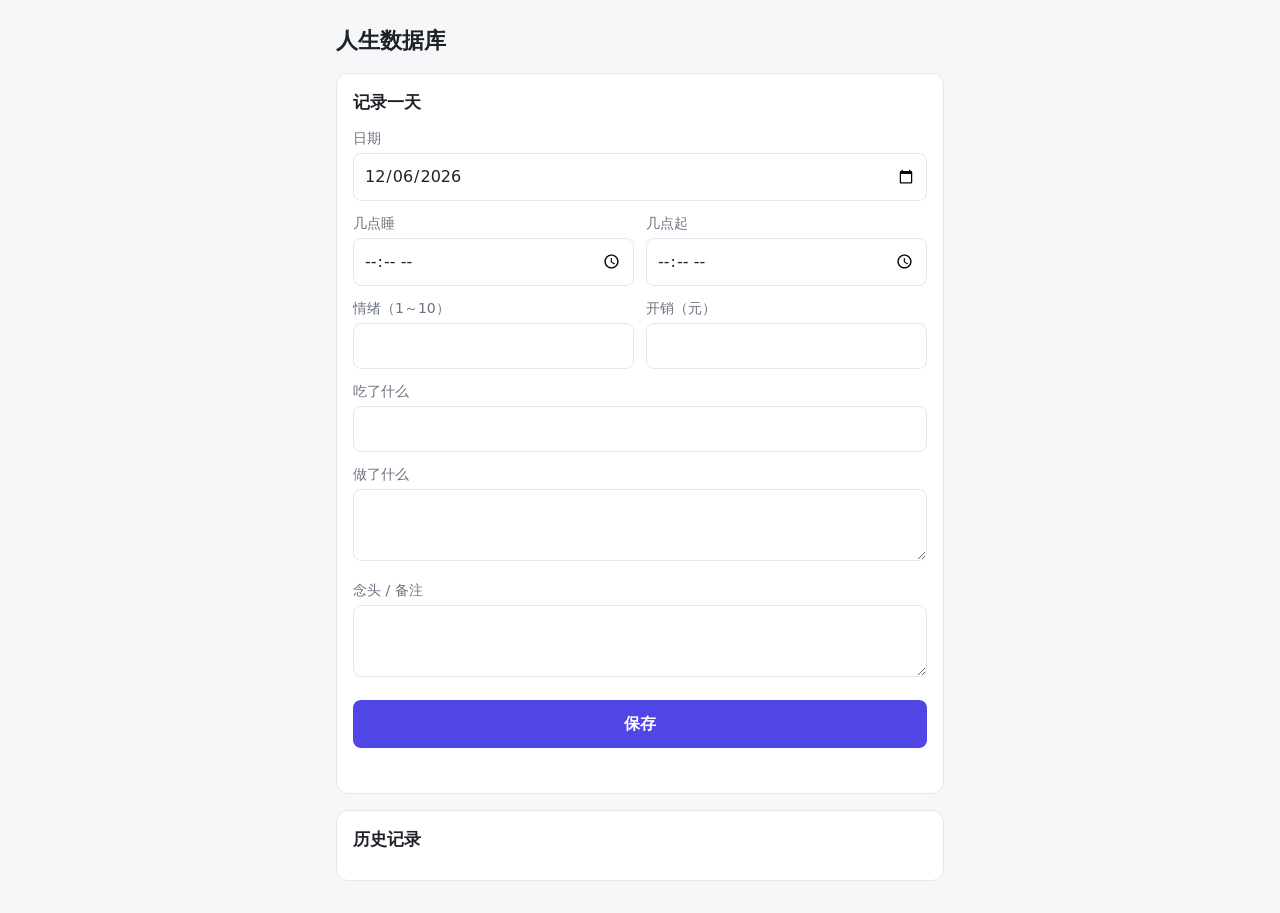
==== src/main/resources/static/index.html @ 9a7300df "人生数据库 v0.1：每日记录的增删改查和手机记录页面 - Spring Boot 4.1 + JPA，开发用 H2 文件数据库，预留 MySQL 配置 - REST 接口：按日期查询、保存（同一天即" ====
<!doctype html>
<html lang="zh-CN">
<head>
  <meta charset="utf-8">
  <meta name="viewport" content="width=device-width, initial-scale=1">
  <title>人生数据库</title>
  <style>
    :root { --bg: #f6f7f9; --card: #fff; --text: #1f2328; --muted: #6b7280; --accent: #4f46e5; --border: #e5e7eb; --danger: #dc2626; }
    @media (prefers-color-scheme: dark) {
      :root { --bg: #111318; --card: #1b1e25; --text: #e6e8eb; --muted: #9aa1ab; --accent: #818cf8; --border: #2d323c; --danger: #f87171; }
    }
    * { box-sizing: border-box; }
    body { margin: 0; background: var(--bg); color: var(--text); font: 16px/1.5 system-ui, -apple-system, "PingFang SC", "Microsoft YaHei", sans-serif; }
    main { max-width: 640px; margin: 0 auto; padding: 16px; }
    h1 { font-size: 22px; margin: 8px 0 16px; }
    h2 { font-size: 17px; margin: 0 0 12px; }
    .card { background: var(--card); border: 1px solid var(--border); border-radius: 12px; padding: 16px; margin-bottom: 16px; }
    label { display: block; font-size: 14px; color: var(--muted); margin: 12px 0 4px; }
    input, textarea { width: 100%; padding: 10px; font: inherit; color: inherit; background: transparent; border: 1px solid var(--border); border-radius: 8px; }
    textarea { min-height: 72px; resize: vertical; }
    .row { display: grid; grid-template-columns: 1fr 1fr; gap: 12px; }
    button { margin-top: 16px; width: 100%; padding: 12px; font: inherit; font-weight: 600; color: #fff; background: var(--accent); border: 0; border-radius: 8px; cursor: pointer; }
    .msg { min-height: 1.5em; margin-top: 8px; font-size: 14px; }
    .msg.error { color: var(--danger); }
    .record { border-top: 1px solid var(--border); padding: 12px 0; cursor: pointer; }
    .record:first-child { border-top: 0; padding-top: 0; }
    .record .date { font-weight: 600; }
    .record .meta { color: var(--muted); font-size: 14px; }
    .record .text { white-space: pre-wrap; margin-top: 4px; }
    .empty { color: var(--muted); }
  </style>
</head>
<body>
<main>
  <h1>人生数据库</h1>

  <form class="card" id="form">
    <h2>记录一天</h2>
    <label for="recordDate">日期</label>
    <input type="date" id="recordDate" required>
    <div class="row">
      <div>
        <label for="sleepTime">几点睡</label>
        <input type="time" id="sleepTime">
      </div>
      <div>
        <label for="wakeTime">几点起</label>
        <input type="time" id="wakeTime">
      </div>
    </div>
    <div class="row">
      <div>
        <label for="mood">情绪（1～10）</label>
        <input type="number" id="mood" min="1" max="10" inputmode="numeric">
      </div>
      <div>
        <label for="spending">开销（元）</label>
        <input type="number" id="spending" min="0" step="0.01" inputmode="decimal">
      </div>
    </div>
    <label for="meals">吃了什么</label>
    <input type="text" id="meals" maxlength="500">
    <label for="activities">做了什么</label>
    <textarea id="activities" maxlength="2000"></textarea>
    <label for="note">念头 / 备注</label>
    <textarea id="note" maxlength="2000"></textarea>
    <button type="submit">保存</button>
    <div class="msg" id="msg"></div>
  </form>

  <section class="card">
    <h2>历史记录</h2>
    <div id="list"></div>
  </section>
</main>

<script>
  const fields = ['sleepTime', 'wakeTime', 'mood', 'spending', 'meals', 'activities', 'note'];
  const $ = id => document.getElementById(id);

  function today() {
    const d = new Date();
    d.setMinutes(d.getMinutes() - d.getTimezoneOffset());
    return d.toISOString().slice(0, 10);
  }

  function showMsg(text, isError) {
    $('msg').textContent = text;
    $('msg').className = 'msg' + (isError ? ' error' : '');
  }

  function fillForm(record) {
    $('recordDate').value = record.recordDate;
    for (const f of fields) {
      let v = record[f] ?? '';
      if ((f === 'sleepTime' || f === 'wakeTime') && v) v = v.slice(0, 5);
      $(f).value = v;
    }
    window.scrollTo({ top: 0, behavior: 'smooth' });
  }

  async function loadList() {
    const res = await fetch('/api/records');
    const records = await res.json();
    const list = $('list');
    list.replaceChildren();
    if (records.length === 0) {
      list.innerHTML = '<p class="empty">还没有记录，从今天开始吧。</p>';
      return;
    }
    for (const r of records) {
      const item = document.createElement('div');
      item.className = 'record';
      const date = document.createElement('div');
      date.className = 'date';
      date.textContent = r.recordDate;
      const meta = document.createElement('div');
      meta.className = 'meta';
      const parts = [];
      if (r.sleepTime || r.wakeTime) parts.push(`睡 ${(r.sleepTime || '?').slice(0, 5)} → 起 ${(r.wakeTime || '?').slice(0, 5)}`);
      if (r.mood != null) parts.push(`情绪 ${r.mood}`);
      if (r.spending != null) parts.push(`开销 ¥${r.spending}`);
      meta.textContent = parts.join(' · ');
      const text = document.createElement('div');
      text.className = 'text';
      text.textContent = r.activities || r.note || '';
      item.append(date, meta, text);
      item.addEventListener('click', () => fillForm(r));
      list.append(item);
    }
  }

  $('form').addEventListener('submit', async e => {
    e.preventDefault();
    const body = {};
    for (const f of fields) {
      const v = $(f).value.trim();
      body[f] = v === '' ? null : v;
    }
    const res = await fetch(`/api/records/${$('recordDate').value}`, {
      method: 'PUT',
      headers: { 'Content-Type': 'application/json' },
      body: JSON.stringify(body)
    });
    if (res.ok) {
      showMsg('已保存 ✅');
      loadList();
    } else {
      const err = await res.json().catch(() => ({}));
      showMsg(err.detail || '保存失败', true);
    }
  });

  $('recordDate').value = today();
  loadList();
</script>
</body>
</html>
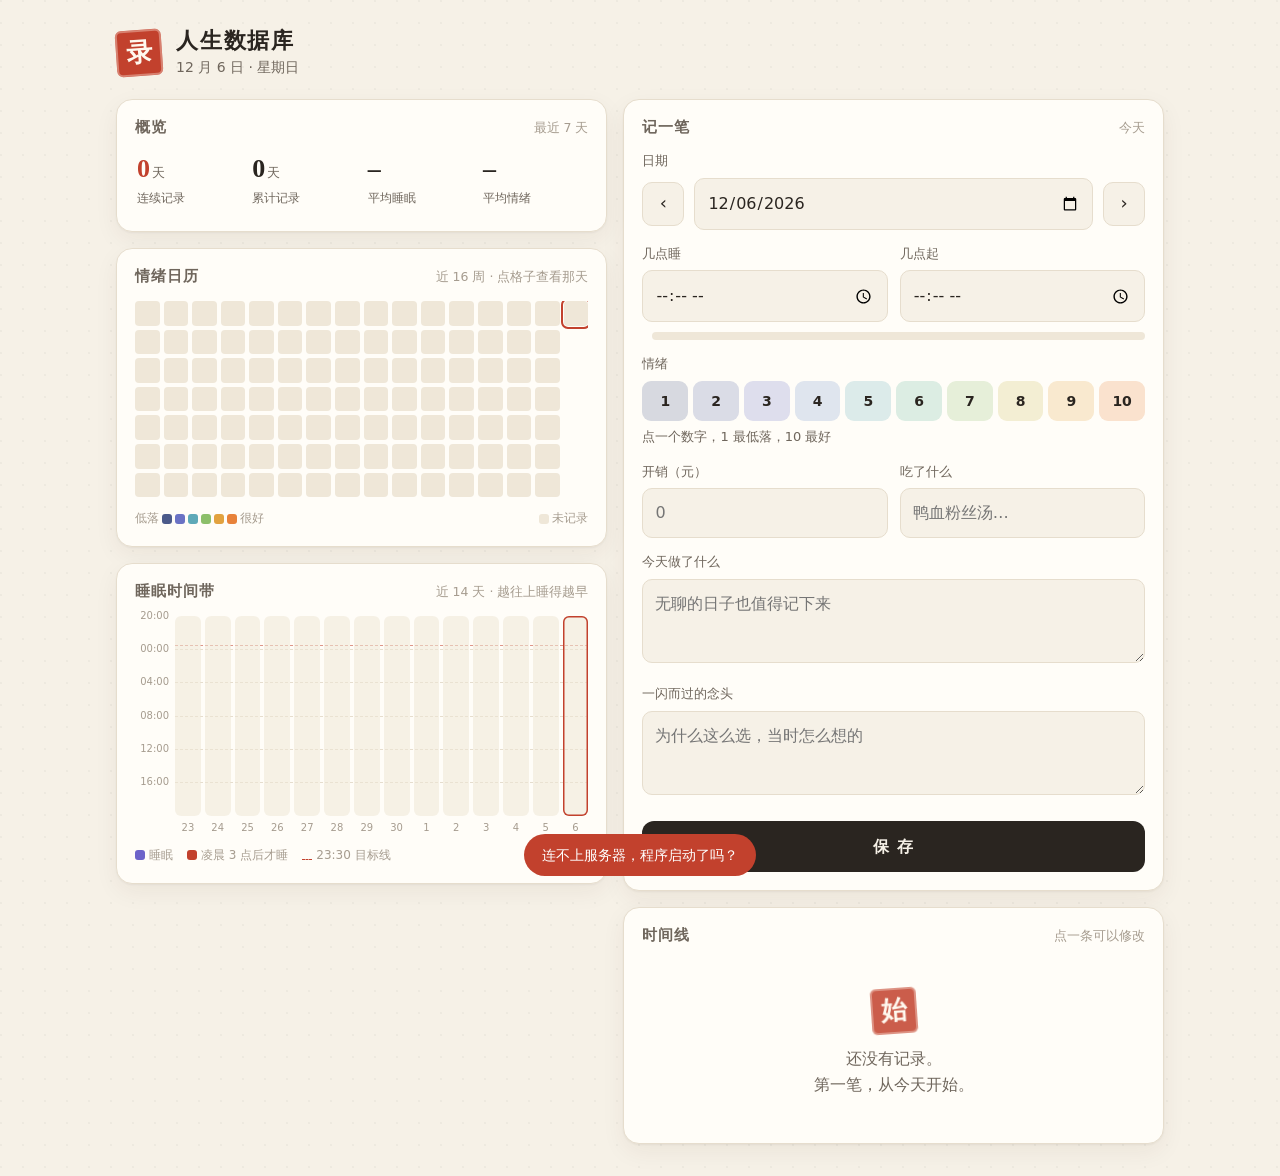
==== commit 86fb4968: "重新设计记录页面：纸张与印章风格，加入情绪日历和睡眠时间带 - 概览：连续记录天数、累计天数、近 7 天平均睡眠和情绪 - 情绪日历：近 16 周热力图，点格子跳到那天 - 睡眠时间带：近 14 天每" ====
--- a/src/main/resources/static/index.html
+++ b/src/main/resources/static/index.html
@@ -2,157 +2,744 @@
 <html lang="zh-CN">
 <head>
   <meta charset="utf-8">
-  <meta name="viewport" content="width=device-width, initial-scale=1">
+  <meta name="viewport" content="width=device-width, initial-scale=1, viewport-fit=cover">
+  <meta name="theme-color" content="#f6f1e7" media="(prefers-color-scheme: light)">
+  <meta name="theme-color" content="#14120f" media="(prefers-color-scheme: dark)">
   <title>人生数据库</title>
   <style>
-    :root { --bg: #f6f7f9; --card: #fff; --text: #1f2328; --muted: #6b7280; --accent: #4f46e5; --border: #e5e7eb; --danger: #dc2626; }
+    :root {
+      --paper: #f6f1e7;
+      --card: #fffdf8;
+      --ink: #2a2520;
+      --ink-soft: #6f665c;
+      --ink-faint: #a69c8f;
+      --line: #e6ddcd;
+      --seal: #c2412d;
+      --seal-soft: #f3d9d2;
+      --track: #efe7d8;
+      --sleep: #6c63c9;
+      --shadow: 0 1px 2px rgba(60, 40, 20, .05), 0 8px 24px rgba(60, 40, 20, .06);
+      --m1: #4b5a8a; --m2: #5866a8; --m3: #6a72c4; --m4: #6f8fc9; --m5: #5ea9b8;
+      --m6: #5fb59a; --m7: #8cbf6a; --m8: #c9b84f; --m9: #e2a23f; --m10: #e8823a;
+      --serif: "Songti SC", "STSong", "Noto Serif SC", "Source Han Serif SC", "SimSun", serif;
+      --sans: system-ui, -apple-system, "PingFang SC", "Hiragino Sans GB", "Microsoft YaHei", sans-serif;
+    }
     @media (prefers-color-scheme: dark) {
-      :root { --bg: #111318; --card: #1b1e25; --text: #e6e8eb; --muted: #9aa1ab; --accent: #818cf8; --border: #2d323c; --danger: #f87171; }
-    }
+      :root {
+        --paper: #14120f;
+        --card: #1d1a16;
+        --ink: #ece5d8;
+        --ink-soft: #a89f92;
+        --ink-faint: #6c645a;
+        --line: #2e2a24;
+        --seal: #e0644e;
+        --seal-soft: #3a2420;
+        --track: #27231e;
+        --sleep: #9a92f0;
+        --shadow: 0 1px 2px rgba(0, 0, 0, .3), 0 8px 24px rgba(0, 0, 0, .25);
+      }
+    }
+
     * { box-sizing: border-box; }
-    body { margin: 0; background: var(--bg); color: var(--text); font: 16px/1.5 system-ui, -apple-system, "PingFang SC", "Microsoft YaHei", sans-serif; }
-    main { max-width: 640px; margin: 0 auto; padding: 16px; }
-    h1 { font-size: 22px; margin: 8px 0 16px; }
-    h2 { font-size: 17px; margin: 0 0 12px; }
-    .card { background: var(--card); border: 1px solid var(--border); border-radius: 12px; padding: 16px; margin-bottom: 16px; }
-    label { display: block; font-size: 14px; color: var(--muted); margin: 12px 0 4px; }
-    input, textarea { width: 100%; padding: 10px; font: inherit; color: inherit; background: transparent; border: 1px solid var(--border); border-radius: 8px; }
-    textarea { min-height: 72px; resize: vertical; }
-    .row { display: grid; grid-template-columns: 1fr 1fr; gap: 12px; }
-    button { margin-top: 16px; width: 100%; padding: 12px; font: inherit; font-weight: 600; color: #fff; background: var(--accent); border: 0; border-radius: 8px; cursor: pointer; }
-    .msg { min-height: 1.5em; margin-top: 8px; font-size: 14px; }
-    .msg.error { color: var(--danger); }
-    .record { border-top: 1px solid var(--border); padding: 12px 0; cursor: pointer; }
-    .record:first-child { border-top: 0; padding-top: 0; }
-    .record .date { font-weight: 600; }
-    .record .meta { color: var(--muted); font-size: 14px; }
-    .record .text { white-space: pre-wrap; margin-top: 4px; }
-    .empty { color: var(--muted); }
+    html { -webkit-text-size-adjust: 100%; }
+    body {
+      margin: 0;
+      background: var(--paper);
+      color: var(--ink);
+      font: 16px/1.6 var(--sans);
+      font-variant-numeric: tabular-nums;
+      background-image: radial-gradient(circle at 1px 1px, color-mix(in srgb, var(--ink) 4%, transparent) 1px, transparent 0);
+      background-size: 22px 22px;
+    }
+    button, input, textarea { font: inherit; color: inherit; }
+    main {
+      max-width: 1080px;
+      margin: 0 auto;
+      padding: max(20px, env(safe-area-inset-top)) 16px calc(32px + env(safe-area-inset-bottom));
+    }
+
+    /* ---------- 页头 ---------- */
+    header { display: flex; align-items: center; gap: 14px; margin: 8px 0 20px; }
+    .seal {
+      flex: none;
+      width: 46px; height: 46px;
+      display: grid; place-items: center;
+      background: var(--seal);
+      color: #fff8ee;
+      font: 700 26px/1 var(--serif);
+      border-radius: 6px;
+      transform: rotate(-4deg);
+      box-shadow: inset 0 0 0 2px rgba(255, 248, 238, .35);
+    }
+    .title h1 { margin: 0; font: 700 22px/1.2 var(--serif); letter-spacing: .08em; }
+    .title p { margin: 2px 0 0; color: var(--ink-soft); font-size: 14px; }
+    .nudge {
+      margin: -8px 0 20px;
+      padding: 10px 14px;
+      border-left: 3px solid var(--seal);
+      background: var(--seal-soft);
+      border-radius: 0 8px 8px 0;
+      font-size: 14px;
+    }
+    .nudge[hidden] { display: none; }
+
+    /* ---------- 布局 ---------- */
+    .grid { display: grid; gap: 16px; }
+    @media (min-width: 900px) {
+      .grid { grid-template-columns: minmax(0, 1fr) minmax(0, 1.1fr); align-items: start; }
+      .side { position: sticky; top: 16px; }
+    }
+    .card {
+      background: var(--card);
+      border: 1px solid var(--line);
+      border-radius: 16px;
+      padding: 18px;
+      box-shadow: var(--shadow);
+    }
+    .card + .card { margin-top: 16px; }
+    .card h2 {
+      margin: 0 0 14px;
+      font: 600 15px/1.3 var(--sans);
+      color: var(--ink-soft);
+      letter-spacing: .06em;
+      display: flex; align-items: baseline; justify-content: space-between; gap: 8px;
+    }
+    .card h2 small { font-weight: 400; color: var(--ink-faint); letter-spacing: 0; }
+
+    /* ---------- 统计 ---------- */
+    .stats { display: grid; grid-template-columns: repeat(4, minmax(0, 1fr)); gap: 8px; }
+    @media (max-width: 420px) { .stats { grid-template-columns: repeat(2, minmax(0, 1fr)); } }
+    .stat { padding: 4px 2px; }
+    .stat b { display: block; font: 700 26px/1.1 var(--serif); }
+    .stat b em { font: 400 13px var(--sans); font-style: normal; color: var(--ink-soft); margin-left: 2px; }
+    .stat span { font-size: 12px; color: var(--ink-soft); }
+    .stat.streak b { color: var(--seal); }
+
+    /* ---------- 热力图 ---------- */
+    .heat { display: grid; grid-auto-flow: column; grid-template-rows: repeat(7, 1fr); gap: 4px; overflow-x: auto; padding-bottom: 2px; }
+    .heat button {
+      width: 100%; min-width: 14px; aspect-ratio: 1;
+      border: 0; padding: 0; border-radius: 4px;
+      background: var(--track);
+      cursor: pointer;
+    }
+    .heat button.future { visibility: hidden; }
+    .heat button.today { outline: 2px solid var(--seal); outline-offset: 1px; }
+    .heat button:focus-visible { outline: 2px solid var(--ink); outline-offset: 1px; }
+    .legend { display: flex; align-items: center; gap: 3px; margin-top: 10px; font-size: 12px; color: var(--ink-faint); }
+    .legend i { width: 10px; height: 10px; border-radius: 3px; display: inline-block; }
+    .legend .gap { flex: 1; }
+
+    /* ---------- 睡眠时间带 ---------- */
+    .bands { display: grid; grid-template-columns: 34px 1fr; gap: 6px; }
+    .axis { position: relative; height: 200px; font-size: 10px; color: var(--ink-faint); }
+    .axis span { position: absolute; right: 0; transform: translateY(-50%); }
+    .cols { position: relative; height: 200px; display: grid; grid-template-columns: repeat(14, minmax(0, 1fr)); gap: 4px; }
+    .cols .guide { position: absolute; left: 0; right: 0; border-top: 1px dashed var(--line); pointer-events: none; }
+    .cols .guide.goal { border-top: 1.5px dashed var(--seal); opacity: .55; }
+    .col { position: relative; border-radius: 6px; background: color-mix(in srgb, var(--track) 55%, transparent); cursor: pointer; border: 0; padding: 0; }
+    .col i { position: absolute; left: 18%; right: 18%; border-radius: 99px; background: var(--sleep); }
+    .col.late i { background: var(--seal); }
+    .col.today { box-shadow: inset 0 0 0 1.5px var(--seal); }
+    .days { display: grid; grid-template-columns: repeat(14, minmax(0, 1fr)); gap: 4px; margin: 4px 0 0 40px; font-size: 10px; color: var(--ink-faint); text-align: center; }
+    .band-note { margin-top: 10px; font-size: 12px; color: var(--ink-faint); display: flex; gap: 14px; flex-wrap: wrap; }
+    .band-note i { display: inline-block; width: 10px; height: 10px; border-radius: 3px; margin-right: 4px; vertical-align: -1px; }
+
+    /* ---------- 表单 ---------- */
+    .field { margin-top: 14px; }
+    .field:first-of-type { margin-top: 0; }
+    label, .label { display: block; font-size: 13px; color: var(--ink-soft); margin-bottom: 6px; }
+    input, textarea {
+      width: 100%;
+      padding: 11px 12px;
+      background: var(--paper);
+      border: 1px solid var(--line);
+      border-radius: 10px;
+      outline: none;
+      transition: border-color .15s, box-shadow .15s;
+    }
+    input:focus, textarea:focus { border-color: var(--seal); box-shadow: 0 0 0 3px var(--seal-soft); }
+    textarea { min-height: 84px; resize: vertical; line-height: 1.6; }
+    .pair { display: grid; grid-template-columns: 1fr 1fr; gap: 12px; }
+
+    .date-row { display: flex; align-items: center; gap: 10px; }
+    .date-row input { flex: 1; }
+    .date-row button {
+      flex: none; width: 42px; height: 44px;
+      border: 1px solid var(--line); border-radius: 10px;
+      background: var(--paper); cursor: pointer; font-size: 18px;
+    }
+    .status { font-size: 12px; color: var(--ink-faint); margin-top: 6px; }
+
+    .sleep-calc { margin-top: 10px; display: flex; align-items: center; gap: 10px; font-size: 13px; color: var(--ink-soft); }
+    .sleep-calc .bar { flex: 1; }
+
+    .moods { display: grid; grid-template-columns: repeat(10, minmax(0, 1fr)); gap: 5px; }
+    .moods button {
+      height: 40px;
+      border: 2px solid transparent;
+      border-radius: 9px;
+      background: color-mix(in srgb, var(--c) 22%, var(--card));
+      color: var(--ink);
+      font-weight: 600; font-size: 14px;
+      cursor: pointer;
+      transition: transform .12s, background .12s;
+    }
+    .moods button:hover { transform: translateY(-1px); }
+    .moods button[aria-pressed="true"] { background: var(--c); color: #fff; border-color: color-mix(in srgb, var(--c) 70%, #000); transform: translateY(-2px); }
+    .mood-word { margin-top: 6px; font-size: 13px; color: var(--ink-soft); min-height: 1.4em; }
+
+    .actions { display: flex; gap: 10px; margin-top: 18px; }
+    .primary {
+      flex: 1;
+      padding: 13px;
+      border: 0; border-radius: 12px;
+      background: var(--ink); color: var(--paper);
+      font-weight: 600; letter-spacing: .1em;
+      cursor: pointer;
+      transition: transform .12s;
+    }
+    .primary:active { transform: scale(.98); }
+    .ghost {
+      padding: 13px 16px;
+      border: 1px solid var(--line); border-radius: 12px;
+      background: transparent; color: var(--seal);
+      cursor: pointer;
+    }
+    .ghost[hidden] { display: none; }
+
+    /* ---------- 睡眠条 ---------- */
+    .bar { position: relative; height: 8px; border-radius: 99px; background: var(--track); overflow: hidden; }
+    .bar i { position: absolute; top: 0; bottom: 0; border-radius: 99px; background: var(--sleep); }
+    .bar.late i { background: var(--seal); }
+    .ticks { display: flex; justify-content: space-between; font-size: 10px; color: var(--ink-faint); margin-top: 3px; }
+
+    /* ---------- 时间线 ---------- */
+    .timeline { list-style: none; margin: 0; padding: 0; }
+    .entry {
+      display: grid; grid-template-columns: 52px 1fr; gap: 14px;
+      padding: 14px 0;
+      border-top: 1px dashed var(--line);
+      cursor: pointer;
+    }
+    .entry:first-child { border-top: 0; padding-top: 2px; }
+    .entry:hover .day { color: var(--seal); }
+    .when { text-align: center; }
+    .day { font: 700 24px/1 var(--serif); transition: color .15s; }
+    .wk { font-size: 12px; color: var(--ink-faint); margin-top: 4px; }
+    .ym { font-size: 11px; color: var(--ink-faint); }
+    .body { min-width: 0; }
+    .chips { display: flex; flex-wrap: wrap; gap: 6px; margin-bottom: 8px; }
+    .chip {
+      display: inline-flex; align-items: center; gap: 5px;
+      padding: 2px 9px;
+      font-size: 12px;
+      border-radius: 99px;
+      background: var(--paper);
+      border: 1px solid var(--line);
+      color: var(--ink-soft);
+    }
+    .chip.mood { background: var(--c); border-color: transparent; color: #fff; font-weight: 600; }
+    .entry .text { margin: 8px 0 0; white-space: pre-wrap; word-break: break-word; }
+    .entry .note { margin: 6px 0 0; padding-left: 10px; border-left: 2px solid var(--line); color: var(--ink-soft); font-size: 14px; white-space: pre-wrap; word-break: break-word; }
+    .month {
+      margin: 18px 0 4px;
+      font: 600 13px var(--serif);
+      color: var(--ink-faint);
+      letter-spacing: .2em;
+      display: flex; align-items: center; gap: 10px;
+    }
+    .month::after { content: ""; flex: 1; border-top: 1px solid var(--line); }
+    .month:first-child { margin-top: 0; }
+
+    .empty { text-align: center; padding: 28px 8px; color: var(--ink-soft); }
+    .empty .seal { margin: 0 auto 12px; opacity: .85; }
+
+    /* ---------- 提示 ---------- */
+    .toast {
+      position: fixed; left: 50%; bottom: calc(24px + env(safe-area-inset-bottom));
+      transform: translate(-50%, 20px);
+      padding: 10px 18px;
+      border-radius: 99px;
+      background: var(--ink); color: var(--paper);
+      font-size: 14px;
+      opacity: 0; pointer-events: none;
+      transition: opacity .2s, transform .2s;
+      max-width: calc(100% - 32px);
+    }
+    .toast.show { opacity: 1; transform: translate(-50%, 0); }
+    .toast.error { background: var(--seal); color: #fff; }
+
+    @media (prefers-reduced-motion: reduce) { * { transition: none !important; } }
   </style>
 </head>
 <body>
 <main>
-  <h1>人生数据库</h1>
-
-  <form class="card" id="form">
-    <h2>记录一天</h2>
-    <label for="recordDate">日期</label>
-    <input type="date" id="recordDate" required>
-    <div class="row">
-      <div>
-        <label for="sleepTime">几点睡</label>
-        <input type="time" id="sleepTime">
-      </div>
-      <div>
-        <label for="wakeTime">几点起</label>
-        <input type="time" id="wakeTime">
-      </div>
+  <header>
+    <div class="seal" aria-hidden="true">录</div>
+    <div class="title">
+      <h1>人生数据库</h1>
+      <p id="today"></p>
     </div>
-    <div class="row">
-      <div>
-        <label for="mood">情绪（1～10）</label>
-        <input type="number" id="mood" min="1" max="10" inputmode="numeric">
-      </div>
-      <div>
-        <label for="spending">开销（元）</label>
-        <input type="number" id="spending" min="0" step="0.01" inputmode="decimal">
-      </div>
+  </header>
+  <p class="nudge" id="nudge" hidden></p>
+
+  <div class="grid">
+    <div class="side">
+      <section class="card" aria-labelledby="statsTitle">
+        <h2 id="statsTitle">概览 <small>最近 7 天</small></h2>
+        <div class="stats">
+          <div class="stat streak"><b id="streak">0<em>天</em></b><span>连续记录</span></div>
+          <div class="stat"><b id="total">0<em>天</em></b><span>累计记录</span></div>
+          <div class="stat"><b id="avgSleep">–</b><span>平均睡眠</span></div>
+          <div class="stat"><b id="avgMood">–</b><span>平均情绪</span></div>
+        </div>
+      </section>
+
+      <section class="card" aria-labelledby="heatTitle">
+        <h2 id="heatTitle">情绪日历 <small>近 16 周 · 点格子查看那天</small></h2>
+        <div class="heat" id="heat"></div>
+        <div class="legend">
+          <span>低落</span>
+          <i style="background:var(--m1)"></i><i style="background:var(--m3)"></i><i style="background:var(--m5)"></i>
+          <i style="background:var(--m7)"></i><i style="background:var(--m9)"></i><i style="background:var(--m10)"></i>
+          <span>很好</span><span class="gap"></span>
+          <i style="background:var(--track)"></i><span>未记录</span>
+        </div>
+      </section>
+
+      <section class="card" aria-labelledby="bandTitle">
+        <h2 id="bandTitle">睡眠时间带 <small>近 14 天 · 越往上睡得越早</small></h2>
+        <div class="bands">
+          <div class="axis" id="bandAxis"></div>
+          <div class="cols" id="bandCols"></div>
+        </div>
+        <div class="days" id="bandDays"></div>
+        <div class="band-note">
+          <span><i style="background:var(--sleep)"></i>睡眠</span>
+          <span><i style="background:var(--seal)"></i>凌晨 3 点后才睡</span>
+          <span><i style="border-top:1.5px dashed var(--seal);height:0;border-radius:0"></i>23:30 目标线</span>
+        </div>
+      </section>
     </div>
-    <label for="meals">吃了什么</label>
-    <input type="text" id="meals" maxlength="500">
-    <label for="activities">做了什么</label>
-    <textarea id="activities" maxlength="2000"></textarea>
-    <label for="note">念头 / 备注</label>
-    <textarea id="note" maxlength="2000"></textarea>
-    <button type="submit">保存</button>
-    <div class="msg" id="msg"></div>
-  </form>
-
-  <section class="card">
-    <h2>历史记录</h2>
-    <div id="list"></div>
-  </section>
+
+    <div>
+      <form class="card" id="form" novalidate>
+        <h2>记一笔 <small id="formMode">新的一天</small></h2>
+
+        <div class="field">
+          <label for="recordDate">日期</label>
+          <div class="date-row">
+            <button type="button" id="prevDay" aria-label="前一天">‹</button>
+            <input type="date" id="recordDate" required>
+            <button type="button" id="nextDay" aria-label="后一天">›</button>
+          </div>
+        </div>
+
+        <div class="field">
+          <div class="pair">
+            <div><label for="sleepTime">几点睡</label><input type="time" id="sleepTime"></div>
+            <div><label for="wakeTime">几点起</label><input type="time" id="wakeTime"></div>
+          </div>
+          <div class="sleep-calc" id="sleepCalc" hidden>
+            <span id="sleepDur"></span>
+            <div class="bar" id="sleepBar"><i></i></div>
+          </div>
+        </div>
+
+        <div class="field">
+          <span class="label" id="moodLabel">情绪</span>
+          <div class="moods" id="moods" role="group" aria-labelledby="moodLabel"></div>
+          <div class="mood-word" id="moodWord">点一个数字，1 最低落，10 最好</div>
+        </div>
+
+        <div class="field">
+          <div class="pair">
+            <div><label for="spending">开销（元）</label><input type="number" id="spending" min="0" step="0.01" inputmode="decimal" placeholder="0"></div>
+            <div><label for="meals">吃了什么</label><input type="text" id="meals" maxlength="500" placeholder="鸭血粉丝汤…"></div>
+          </div>
+        </div>
+
+        <div class="field">
+          <label for="activities">今天做了什么</label>
+          <textarea id="activities" maxlength="2000" placeholder="无聊的日子也值得记下来"></textarea>
+        </div>
+
+        <div class="field">
+          <label for="note">一闪而过的念头</label>
+          <textarea id="note" maxlength="2000" placeholder="为什么这么选，当时怎么想的"></textarea>
+        </div>
+
+        <div class="actions">
+          <button type="submit" class="primary">保 存</button>
+          <button type="button" class="ghost" id="deleteBtn" hidden>删除</button>
+        </div>
+      </form>
+
+      <section class="card" aria-labelledby="listTitle">
+        <h2 id="listTitle">时间线 <small>点一条可以修改</small></h2>
+        <div id="list"></div>
+      </section>
+    </div>
+  </div>
 </main>
 
+<div class="toast" id="toast" role="status" aria-live="polite"></div>
+
 <script>
-  const fields = ['sleepTime', 'wakeTime', 'mood', 'spending', 'meals', 'activities', 'note'];
   const $ = id => document.getElementById(id);
-
-  function today() {
-    const d = new Date();
-    d.setMinutes(d.getMinutes() - d.getTimezoneOffset());
-    return d.toISOString().slice(0, 10);
-  }
-
-  function showMsg(text, isError) {
-    $('msg').textContent = text;
-    $('msg').className = 'msg' + (isError ? ' error' : '');
-  }
-
-  function fillForm(record) {
-    $('recordDate').value = record.recordDate;
-    for (const f of fields) {
-      let v = record[f] ?? '';
+  const FIELDS = ['sleepTime', 'wakeTime', 'spending', 'meals', 'activities', 'note'];
+  const WEEK = ['日', '一', '二', '三', '四', '五', '六'];
+  const MOOD_WORDS = ['', '很低落', '低落', '有点丧', '一般偏下', '一般', '还可以', '不错', '挺好', '很好', '非常好'];
+  const HEAT_WEEKS = 16;
+  // 睡眠条的时间轴从 20:00 到第二天 20:00
+  const AXIS_START = 20 * 60;
+
+  let records = new Map();
+  let mood = null;
+
+  /* ---------- 日期工具 ---------- */
+  const pad = n => String(n).padStart(2, '0');
+  const iso = d => `${d.getFullYear()}-${pad(d.getMonth() + 1)}-${pad(d.getDate())}`;
+  const parse = s => { const [y, m, d] = s.split('-').map(Number); return new Date(y, m - 1, d); };
+  const addDays = (s, n) => { const d = parse(s); d.setDate(d.getDate() + n); return iso(d); };
+  const todayIso = () => iso(new Date());
+  const minutes = t => { if (!t) return null; const [h, m] = t.split(':').map(Number); return h * 60 + m; };
+
+  function sleepSpan(sleep, wake) {
+    const s = minutes(sleep), w = minutes(wake);
+    if (s == null || w == null) return null;
+    let dur = w - s;
+    if (dur <= 0) dur += 1440;
+    return { start: s, dur };
+  }
+  const fmtDur = m => `${Math.floor(m / 60)} 小时${m % 60 ? ` ${m % 60} 分` : ''}`;
+  const fmtHours = m => (m / 60).toFixed(1);
+
+  function paintBar(bar, sleep, wake) {
+    const span = sleepSpan(sleep, wake);
+    const fill = bar.querySelector('i');
+    if (!span) { fill.style.width = '0'; return; }
+    const offset = (span.start - AXIS_START + 1440) % 1440;
+    fill.style.left = `${offset / 1440 * 100}%`;
+    fill.style.width = `${Math.min(span.dur, 1440 - offset) / 1440 * 100}%`;
+    // 凌晨 3 点以后才睡，标成红色
+    bar.classList.toggle('late', isLate(span.start));
+  }
+
+  const moodColor = m => m ? `var(--m${m})` : 'var(--track)';
+
+  /* ---------- 提示 ---------- */
+  let toastTimer;
+  function toast(text, isError) {
+    const el = $('toast');
+    el.textContent = text;
+    el.className = 'toast show' + (isError ? ' error' : '');
+    clearTimeout(toastTimer);
+    toastTimer = setTimeout(() => el.className = 'toast', 2200);
+  }
+
+  /* ---------- 页头 ---------- */
+  function renderHeader() {
+    const now = new Date();
+    $('today').textContent = `${now.getMonth() + 1} 月 ${now.getDate()} 日 · 星期${WEEK[now.getDay()]}`;
+    const h = now.getHours();
+    const nudge = $('nudge');
+    if (h >= 0 && h < 5) {
+      nudge.textContent = `已经凌晨 ${h} 点了。记完这一笔，就去睡吧。`;
+      nudge.hidden = false;
+    }
+  }
+
+  /* ---------- 情绪按钮 ---------- */
+  function renderMoods() {
+    const box = $('moods');
+    for (let i = 1; i <= 10; i++) {
+      const b = document.createElement('button');
+      b.type = 'button';
+      b.textContent = i;
+      b.style.setProperty('--c', `var(--m${i})`);
+      b.setAttribute('aria-pressed', 'false');
+      b.setAttribute('aria-label', `情绪 ${i} 分，${MOOD_WORDS[i]}`);
+      b.addEventListener('click', () => setMood(mood === i ? null : i));
+      box.append(b);
+    }
+  }
+  function setMood(m) {
+    mood = m;
+    [...$('moods').children].forEach((b, i) => b.setAttribute('aria-pressed', String(i + 1 === m)));
+    $('moodWord').textContent = m ? `${m} 分 · ${MOOD_WORDS[m]}` : '点一个数字，1 最低落，10 最好';
+  }
+
+  /* ---------- 睡眠计算 ---------- */
+  function updateSleepCalc() {
+    const span = sleepSpan($('sleepTime').value, $('wakeTime').value);
+    $('sleepCalc').hidden = !span;
+    if (!span) return;
+    $('sleepDur').textContent = `睡了 ${fmtDur(span.dur)}`;
+    paintBar($('sleepBar'), $('sleepTime').value, $('wakeTime').value);
+  }
+
+  /* ---------- 表单 ---------- */
+  function loadDate(date, scroll) {
+    $('recordDate').value = date;
+    const r = records.get(date);
+    for (const f of FIELDS) {
+      let v = r?.[f] ?? '';
       if ((f === 'sleepTime' || f === 'wakeTime') && v) v = v.slice(0, 5);
       $(f).value = v;
     }
-    window.scrollTo({ top: 0, behavior: 'smooth' });
-  }
-
-  async function loadList() {
-    const res = await fetch('/api/records');
-    const records = await res.json();
+    setMood(r?.mood ?? null);
+    updateSleepCalc();
+    $('deleteBtn').hidden = !r;
+    $('formMode').textContent = r ? '修改这天的记录' : (date === todayIso() ? '今天' : '补记这一天');
+    if (scroll) $('form').scrollIntoView({ behavior: 'smooth', block: 'start' });
+  }
+
+  async function save(e) {
+    e.preventDefault();
+    const date = $('recordDate').value;
+    if (!date) { toast('先选一个日期', true); return; }
+    const body = { mood };
+    for (const f of FIELDS) {
+      const v = $(f).value.trim();
+      body[f] = v === '' ? null : v;
+    }
+    try {
+      const res = await fetch(`/api/records/${date}`, {
+        method: 'PUT',
+        headers: { 'Content-Type': 'application/json' },
+        body: JSON.stringify(body)
+      });
+      if (!res.ok) {
+        const err = await res.json().catch(() => ({}));
+        toast(err.detail || '保存失败', true);
+        return;
+      }
+      toast(date === todayIso() ? '记下了 ✓ 今天也算数' : '记下了 ✓');
+      await refresh();
+      loadDate(date);
+    } catch {
+      toast('连不上服务器，程序启动了吗？', true);
+    }
+  }
+
+  async function remove() {
+    const date = $('recordDate').value;
+    if (!confirm(`确定删除 ${date} 的记录吗？删了就找不回来了。`)) return;
+    const res = await fetch(`/api/records/${date}`, { method: 'DELETE' });
+    if (res.ok) {
+      toast('已删除');
+      await refresh();
+      loadDate(date);
+    } else {
+      toast('删除失败', true);
+    }
+  }
+
+  /* ---------- 统计 ---------- */
+  function renderStats() {
+    const today = todayIso();
+    // 今天还没记的话，从昨天开始往前数，不算断
+    let day = records.has(today) ? today : addDays(today, -1);
+    let streak = 0;
+    while (records.has(day)) { streak++; day = addDays(day, -1); }
+    $('streak').innerHTML = '';
+    $('streak').append(String(streak), Object.assign(document.createElement('em'), { textContent: '天' }));
+    $('total').innerHTML = '';
+    $('total').append(String(records.size), Object.assign(document.createElement('em'), { textContent: '天' }));
+
+    const weekAgo = addDays(today, -6);
+    const recent = [...records.values()].filter(r => r.recordDate >= weekAgo && r.recordDate <= today);
+    const durs = recent.map(r => sleepSpan(r.sleepTime, r.wakeTime)?.dur).filter(Boolean);
+    const moods = recent.map(r => r.mood).filter(m => m != null);
+
+    const avgSleep = $('avgSleep');
+    avgSleep.innerHTML = '';
+    if (durs.length) avgSleep.append(fmtHours(durs.reduce((a, b) => a + b) / durs.length), Object.assign(document.createElement('em'), { textContent: '时' }));
+    else avgSleep.textContent = '–';
+    $('avgMood').textContent = moods.length ? (moods.reduce((a, b) => a + b) / moods.length).toFixed(1) : '–';
+  }
+
+  /* ---------- 热力图 ---------- */
+  function renderHeat() {
+    const heat = $('heat');
+    heat.replaceChildren();
+    const today = todayIso();
+    const t = parse(today);
+    // 从 HEAT_WEEKS 周前的星期日开始
+    const start = addDays(today, -(t.getDay() + (HEAT_WEEKS - 1) * 7));
+    for (let i = 0; i < HEAT_WEEKS * 7; i++) {
+      const date = addDays(start, i);
+      const b = document.createElement('button');
+      b.type = 'button';
+      if (date > today) { b.className = 'future'; b.tabIndex = -1; heat.append(b); continue; }
+      const r = records.get(date);
+      if (r) b.style.background = r.mood ? moodColor(r.mood) : 'var(--ink-faint)';
+      if (date === today) b.classList.add('today');
+      b.title = r ? `${date} · ${r.mood ? `情绪 ${r.mood}` : '已记录'}` : `${date} · 未记录`;
+      b.setAttribute('aria-label', b.title);
+      b.addEventListener('click', () => loadDate(date, true));
+      heat.append(b);
+    }
+  }
+
+  /* ---------- 睡眠时间带 ---------- */
+  const isLate = start => start >= 3 * 60 && start < 12 * 60;
+  const axisPct = mins => ((mins - AXIS_START + 1440) % 1440) / 1440 * 100;
+
+  function renderBands() {
+    const axis = $('bandAxis'), cols = $('bandCols'), days = $('bandDays');
+    if (!axis.childElementCount) {
+      for (const [label, h] of [['20:00', 20], ['00:00', 0], ['04:00', 4], ['08:00', 8], ['12:00', 12], ['16:00', 16]]) {
+        const s = document.createElement('span');
+        s.textContent = label;
+        s.style.top = `${axisPct(h * 60)}%`;
+        axis.append(s);
+      }
+    }
+    cols.replaceChildren();
+    days.replaceChildren();
+    for (const h of [0, 4, 8, 12, 16]) {
+      const g = document.createElement('div');
+      g.className = 'guide';
+      g.style.top = `${axisPct(h * 60)}%`;
+      cols.append(g);
+    }
+    const goal = document.createElement('div');
+    goal.className = 'guide goal';
+    goal.style.top = `${axisPct(23 * 60 + 30)}%`;
+    cols.append(goal);
+
+    const today = todayIso();
+    for (let i = 13; i >= 0; i--) {
+      const date = addDays(today, -i);
+      const r = records.get(date);
+      const col = document.createElement('button');
+      col.type = 'button';
+      col.className = 'col' + (date === today ? ' today' : '');
+      const span = r && sleepSpan(r.sleepTime, r.wakeTime);
+      if (span) {
+        const top = axisPct(span.start);
+        const bar = document.createElement('i');
+        bar.style.top = `${top}%`;
+        bar.style.height = `${Math.min(span.dur / 1440 * 100, 100 - top)}%`;
+        if (isLate(span.start)) col.classList.add('late');
+        col.append(bar);
+        col.title = `${date} · ${r.sleepTime.slice(0, 5)} 睡，${r.wakeTime.slice(0, 5)} 起，${fmtDur(span.dur)}`;
+      } else {
+        col.title = `${date} · 没有睡眠记录`;
+      }
+      col.setAttribute('aria-label', col.title);
+      col.addEventListener('click', () => loadDate(date, true));
+      cols.append(col);
+      days.append(Object.assign(document.createElement('span'), { textContent: parse(date).getDate() }));
+    }
+  }
+
+  /* ---------- 时间线 ---------- */
+  function chip(text, cls, color) {
+    const c = document.createElement('span');
+    c.className = 'chip' + (cls ? ` ${cls}` : '');
+    if (color) c.style.setProperty('--c', color);
+    c.textContent = text;
+    return c;
+  }
+
+  function renderList() {
     const list = $('list');
     list.replaceChildren();
-    if (records.length === 0) {
-      list.innerHTML = '<p class="empty">还没有记录，从今天开始吧。</p>';
+    const sorted = [...records.values()].sort((a, b) => b.recordDate.localeCompare(a.recordDate));
+    if (!sorted.length) {
+      const empty = document.createElement('div');
+      empty.className = 'empty';
+      empty.innerHTML = '<div class="seal" aria-hidden="true">始</div>还没有记录。<br>第一笔，从今天开始。';
+      list.append(empty);
       return;
     }
-    for (const r of records) {
-      const item = document.createElement('div');
-      item.className = 'record';
-      const date = document.createElement('div');
-      date.className = 'date';
-      date.textContent = r.recordDate;
-      const meta = document.createElement('div');
-      meta.className = 'meta';
-      const parts = [];
-      if (r.sleepTime || r.wakeTime) parts.push(`睡 ${(r.sleepTime || '?').slice(0, 5)} → 起 ${(r.wakeTime || '?').slice(0, 5)}`);
-      if (r.mood != null) parts.push(`情绪 ${r.mood}`);
-      if (r.spending != null) parts.push(`开销 ¥${r.spending}`);
-      meta.textContent = parts.join(' · ');
-      const text = document.createElement('div');
-      text.className = 'text';
-      text.textContent = r.activities || r.note || '';
-      item.append(date, meta, text);
-      item.addEventListener('click', () => fillForm(r));
-      list.append(item);
-    }
-  }
-
-  $('form').addEventListener('submit', async e => {
-    e.preventDefault();
-    const body = {};
-    for (const f of fields) {
-      const v = $(f).value.trim();
-      body[f] = v === '' ? null : v;
-    }
-    const res = await fetch(`/api/records/${$('recordDate').value}`, {
-      method: 'PUT',
-      headers: { 'Content-Type': 'application/json' },
-      body: JSON.stringify(body)
-    });
-    if (res.ok) {
-      showMsg('已保存 ✅');
-      loadList();
-    } else {
-      const err = await res.json().catch(() => ({}));
-      showMsg(err.detail || '保存失败', true);
-    }
-  });
-
-  $('recordDate').value = today();
-  loadList();
+    let month = '';
+    let ul;
+    for (const r of sorted) {
+      const d = parse(r.recordDate);
+      const ym = `${d.getFullYear()} 年 ${d.getMonth() + 1} 月`;
+      if (ym !== month) {
+        month = ym;
+        const h = document.createElement('div');
+        h.className = 'month';
+        h.textContent = ym;
+        ul = document.createElement('ul');
+        ul.className = 'timeline';
+        list.append(h, ul);
+      }
+      const li = document.createElement('li');
+      li.className = 'entry';
+      li.tabIndex = 0;
+
+      const when = document.createElement('div');
+      when.className = 'when';
+      when.innerHTML = '<div class="day"></div><div class="wk"></div>';
+      when.querySelector('.day').textContent = d.getDate();
+      when.querySelector('.wk').textContent = `周${WEEK[d.getDay()]}`;
+
+      const body = document.createElement('div');
+      body.className = 'body';
+      const chips = document.createElement('div');
+      chips.className = 'chips';
+      if (r.mood) chips.append(chip(`${r.mood} · ${MOOD_WORDS[r.mood]}`, 'mood', moodColor(r.mood)));
+      const span = sleepSpan(r.sleepTime, r.wakeTime);
+      if (span) chips.append(chip(`😴 ${r.sleepTime.slice(0, 5)} → ${r.wakeTime.slice(0, 5)} · ${fmtHours(span.dur)} 时`));
+      if (r.spending != null) chips.append(chip(`¥ ${Number(r.spending).toFixed(2).replace(/\.00$/, '')}`));
+      if (r.meals) chips.append(chip(`🍜 ${r.meals}`));
+      body.append(chips);
+
+      if (span) {
+        const bar = document.createElement('div');
+        bar.className = 'bar';
+        bar.append(document.createElement('i'));
+        paintBar(bar, r.sleepTime, r.wakeTime);
+        const ticks = document.createElement('div');
+        ticks.className = 'ticks';
+        for (const t of ['20:00', '00:00', '04:00', '08:00', '12:00', '16:00', '20:00']) {
+          ticks.append(Object.assign(document.createElement('span'), { textContent: t }));
+        }
+        body.append(bar, ticks);
+      }
+      if (r.activities) body.append(Object.assign(document.createElement('p'), { className: 'text', textContent: r.activities }));
+      if (r.note) body.append(Object.assign(document.createElement('p'), { className: 'note', textContent: r.note }));
+
+      li.append(when, body);
+      li.addEventListener('click', () => loadDate(r.recordDate, true));
+      li.addEventListener('keydown', e => { if (e.key === 'Enter') loadDate(r.recordDate, true); });
+      ul.append(li);
+    }
+  }
+
+  /* ---------- 加载 ---------- */
+  async function refresh() {
+    try {
+      const res = await fetch('/api/records');
+      const data = await res.json();
+      records = new Map(data.map(r => [r.recordDate, r]));
+    } catch {
+      toast('连不上服务器，程序启动了吗？', true);
+    }
+    renderStats();
+    renderHeat();
+    renderBands();
+    renderList();
+  }
+
+  renderHeader();
+  renderMoods();
+  $('form').addEventListener('submit', save);
+  $('deleteBtn').addEventListener('click', remove);
+  $('sleepTime').addEventListener('input', updateSleepCalc);
+  $('wakeTime').addEventListener('input', updateSleepCalc);
+  $('recordDate').addEventListener('change', () => loadDate($('recordDate').value));
+  $('prevDay').addEventListener('click', () => loadDate(addDays($('recordDate').value || todayIso(), -1)));
+  $('nextDay').addEventListener('click', () => loadDate(addDays($('recordDate').value || todayIso(), 1)));
+
+  refresh().then(() => loadDate(todayIso()));
 </script>
 </body>
 </html>
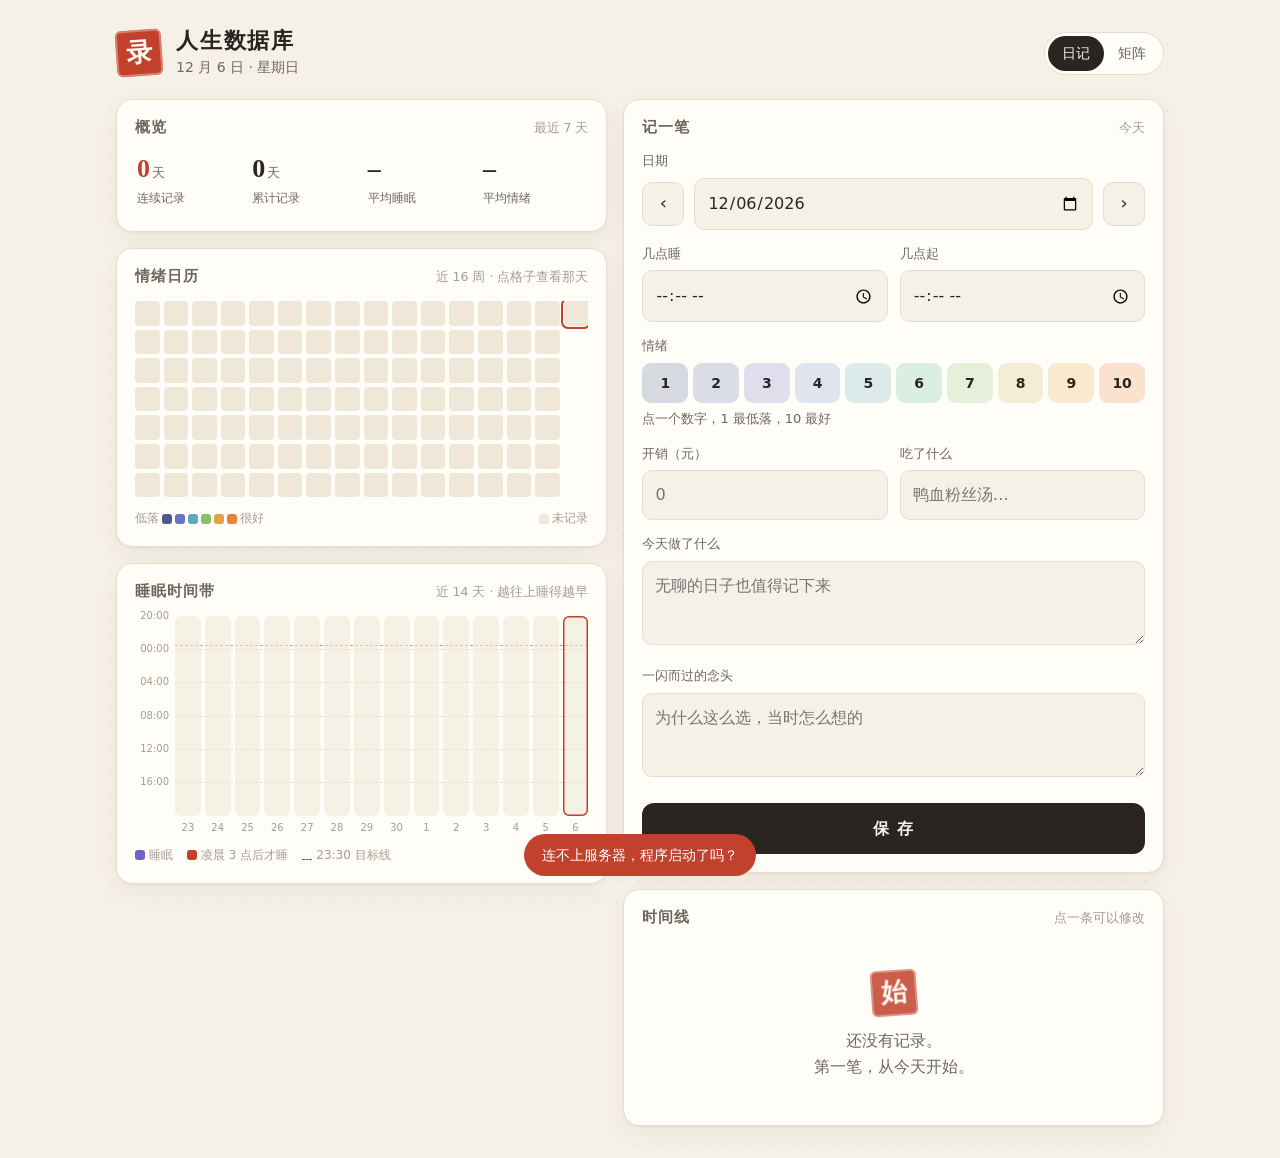
==== commit 01e46441: "新增全面发展矩阵：六个方面逐项评估，雷达图和"该先改的"清单 - 后端：LifeItem 实体和 /api/items 增删改查，6 个接口测试 - 矩阵页：雷达图、现状分布、该先改的 Top 5、六" ====
--- a/src/main/resources/static/index.html
+++ b/src/main/resources/static/index.html
@@ -6,106 +6,8 @@
   <meta name="theme-color" content="#f6f1e7" media="(prefers-color-scheme: light)">
   <meta name="theme-color" content="#14120f" media="(prefers-color-scheme: dark)">
   <title>人生数据库</title>
+  <link rel="stylesheet" href="css/base.css">
   <style>
-    :root {
-      --paper: #f6f1e7;
-      --card: #fffdf8;
-      --ink: #2a2520;
-      --ink-soft: #6f665c;
-      --ink-faint: #a69c8f;
-      --line: #e6ddcd;
-      --seal: #c2412d;
-      --seal-soft: #f3d9d2;
-      --track: #efe7d8;
-      --sleep: #6c63c9;
-      --shadow: 0 1px 2px rgba(60, 40, 20, .05), 0 8px 24px rgba(60, 40, 20, .06);
-      --m1: #4b5a8a; --m2: #5866a8; --m3: #6a72c4; --m4: #6f8fc9; --m5: #5ea9b8;
-      --m6: #5fb59a; --m7: #8cbf6a; --m8: #c9b84f; --m9: #e2a23f; --m10: #e8823a;
-      --serif: "Songti SC", "STSong", "Noto Serif SC", "Source Han Serif SC", "SimSun", serif;
-      --sans: system-ui, -apple-system, "PingFang SC", "Hiragino Sans GB", "Microsoft YaHei", sans-serif;
-    }
-    @media (prefers-color-scheme: dark) {
-      :root {
-        --paper: #14120f;
-        --card: #1d1a16;
-        --ink: #ece5d8;
-        --ink-soft: #a89f92;
-        --ink-faint: #6c645a;
-        --line: #2e2a24;
-        --seal: #e0644e;
-        --seal-soft: #3a2420;
-        --track: #27231e;
-        --sleep: #9a92f0;
-        --shadow: 0 1px 2px rgba(0, 0, 0, .3), 0 8px 24px rgba(0, 0, 0, .25);
-      }
-    }
-
-    * { box-sizing: border-box; }
-    html { -webkit-text-size-adjust: 100%; }
-    body {
-      margin: 0;
-      background: var(--paper);
-      color: var(--ink);
-      font: 16px/1.6 var(--sans);
-      font-variant-numeric: tabular-nums;
-      background-image: radial-gradient(circle at 1px 1px, color-mix(in srgb, var(--ink) 4%, transparent) 1px, transparent 0);
-      background-size: 22px 22px;
-    }
-    button, input, textarea { font: inherit; color: inherit; }
-    main {
-      max-width: 1080px;
-      margin: 0 auto;
-      padding: max(20px, env(safe-area-inset-top)) 16px calc(32px + env(safe-area-inset-bottom));
-    }
-
-    /* ---------- 页头 ---------- */
-    header { display: flex; align-items: center; gap: 14px; margin: 8px 0 20px; }
-    .seal {
-      flex: none;
-      width: 46px; height: 46px;
-      display: grid; place-items: center;
-      background: var(--seal);
-      color: #fff8ee;
-      font: 700 26px/1 var(--serif);
-      border-radius: 6px;
-      transform: rotate(-4deg);
-      box-shadow: inset 0 0 0 2px rgba(255, 248, 238, .35);
-    }
-    .title h1 { margin: 0; font: 700 22px/1.2 var(--serif); letter-spacing: .08em; }
-    .title p { margin: 2px 0 0; color: var(--ink-soft); font-size: 14px; }
-    .nudge {
-      margin: -8px 0 20px;
-      padding: 10px 14px;
-      border-left: 3px solid var(--seal);
-      background: var(--seal-soft);
-      border-radius: 0 8px 8px 0;
-      font-size: 14px;
-    }
-    .nudge[hidden] { display: none; }
-
-    /* ---------- 布局 ---------- */
-    .grid { display: grid; gap: 16px; }
-    @media (min-width: 900px) {
-      .grid { grid-template-columns: minmax(0, 1fr) minmax(0, 1.1fr); align-items: start; }
-      .side { position: sticky; top: 16px; }
-    }
-    .card {
-      background: var(--card);
-      border: 1px solid var(--line);
-      border-radius: 16px;
-      padding: 18px;
-      box-shadow: var(--shadow);
-    }
-    .card + .card { margin-top: 16px; }
-    .card h2 {
-      margin: 0 0 14px;
-      font: 600 15px/1.3 var(--sans);
-      color: var(--ink-soft);
-      letter-spacing: .06em;
-      display: flex; align-items: baseline; justify-content: space-between; gap: 8px;
-    }
-    .card h2 small { font-weight: 400; color: var(--ink-faint); letter-spacing: 0; }
-
     /* ---------- 统计 ---------- */
     .stats { display: grid; grid-template-columns: repeat(4, minmax(0, 1fr)); gap: 8px; }
     @media (max-width: 420px) { .stats { grid-template-columns: repeat(2, minmax(0, 1fr)); } }
@@ -146,22 +48,6 @@
     .band-note i { display: inline-block; width: 10px; height: 10px; border-radius: 3px; margin-right: 4px; vertical-align: -1px; }
 
     /* ---------- 表单 ---------- */
-    .field { margin-top: 14px; }
-    .field:first-of-type { margin-top: 0; }
-    label, .label { display: block; font-size: 13px; color: var(--ink-soft); margin-bottom: 6px; }
-    input, textarea {
-      width: 100%;
-      padding: 11px 12px;
-      background: var(--paper);
-      border: 1px solid var(--line);
-      border-radius: 10px;
-      outline: none;
-      transition: border-color .15s, box-shadow .15s;
-    }
-    input:focus, textarea:focus { border-color: var(--seal); box-shadow: 0 0 0 3px var(--seal-soft); }
-    textarea { min-height: 84px; resize: vertical; line-height: 1.6; }
-    .pair { display: grid; grid-template-columns: 1fr 1fr; gap: 12px; }
-
     .date-row { display: flex; align-items: center; gap: 10px; }
     .date-row input { flex: 1; }
     .date-row button {
@@ -189,25 +75,6 @@
     .moods button[aria-pressed="true"] { background: var(--c); color: #fff; border-color: color-mix(in srgb, var(--c) 70%, #000); transform: translateY(-2px); }
     .mood-word { margin-top: 6px; font-size: 13px; color: var(--ink-soft); min-height: 1.4em; }
 
-    .actions { display: flex; gap: 10px; margin-top: 18px; }
-    .primary {
-      flex: 1;
-      padding: 13px;
-      border: 0; border-radius: 12px;
-      background: var(--ink); color: var(--paper);
-      font-weight: 600; letter-spacing: .1em;
-      cursor: pointer;
-      transition: transform .12s;
-    }
-    .primary:active { transform: scale(.98); }
-    .ghost {
-      padding: 13px 16px;
-      border: 1px solid var(--line); border-radius: 12px;
-      background: transparent; color: var(--seal);
-      cursor: pointer;
-    }
-    .ghost[hidden] { display: none; }
-
     /* ---------- 睡眠条 ---------- */
     .bar { position: relative; height: 8px; border-radius: 99px; background: var(--track); overflow: hidden; }
     .bar i { position: absolute; top: 0; bottom: 0; border-radius: 99px; background: var(--sleep); }
@@ -230,15 +97,6 @@
     .ym { font-size: 11px; color: var(--ink-faint); }
     .body { min-width: 0; }
     .chips { display: flex; flex-wrap: wrap; gap: 6px; margin-bottom: 8px; }
-    .chip {
-      display: inline-flex; align-items: center; gap: 5px;
-      padding: 2px 9px;
-      font-size: 12px;
-      border-radius: 99px;
-      background: var(--paper);
-      border: 1px solid var(--line);
-      color: var(--ink-soft);
-    }
     .chip.mood { background: var(--c); border-color: transparent; color: #fff; font-weight: 600; }
     .entry .text { margin: 8px 0 0; white-space: pre-wrap; word-break: break-word; }
     .entry .note { margin: 6px 0 0; padding-left: 10px; border-left: 2px solid var(--line); color: var(--ink-soft); font-size: 14px; white-space: pre-wrap; word-break: break-word; }
@@ -254,23 +112,6 @@
 
     .empty { text-align: center; padding: 28px 8px; color: var(--ink-soft); }
     .empty .seal { margin: 0 auto 12px; opacity: .85; }
-
-    /* ---------- 提示 ---------- */
-    .toast {
-      position: fixed; left: 50%; bottom: calc(24px + env(safe-area-inset-bottom));
-      transform: translate(-50%, 20px);
-      padding: 10px 18px;
-      border-radius: 99px;
-      background: var(--ink); color: var(--paper);
-      font-size: 14px;
-      opacity: 0; pointer-events: none;
-      transition: opacity .2s, transform .2s;
-      max-width: calc(100% - 32px);
-    }
-    .toast.show { opacity: 1; transform: translate(-50%, 0); }
-    .toast.error { background: var(--seal); color: #fff; }
-
-    @media (prefers-reduced-motion: reduce) { * { transition: none !important; } }
   </style>
 </head>
 <body>
@@ -281,6 +122,10 @@
       <h1>人生数据库</h1>
       <p id="today"></p>
     </div>
+    <nav class="nav" aria-label="页面">
+      <a href="/" aria-current="page">日记</a>
+      <a href="/matrix.html">矩阵</a>
+    </nav>
   </header>
   <p class="nudge" id="nudge" hidden></p>
 
--- a/src/main/resources/static/css/base.css
+++ b/src/main/resources/static/css/base.css
@@ -0,0 +1,184 @@
+/* 两个页面共用的样式：颜色、字体、卡片、表单控件、页头和导航 */
+:root {
+  --paper: #f6f1e7;
+  --card: #fffdf8;
+  --ink: #2a2520;
+  --ink-soft: #6f665c;
+  --ink-faint: #a69c8f;
+  --line: #e6ddcd;
+  --seal: #c2412d;
+  --seal-soft: #f3d9d2;
+  --track: #efe7d8;
+  --sleep: #6c63c9;
+  --shadow: 0 1px 2px rgba(60, 40, 20, .05), 0 8px 24px rgba(60, 40, 20, .06);
+  --m1: #4b5a8a; --m2: #5866a8; --m3: #6a72c4; --m4: #6f8fc9; --m5: #5ea9b8;
+  --m6: #5fb59a; --m7: #8cbf6a; --m8: #c9b84f; --m9: #e2a23f; --m10: #e8823a;
+  --s-excellent: #2f7d62; --s-good: #6fa35a; --s-fair: #d39a2c; --s-poor: #c2412d;
+  --serif: "Songti SC", "STSong", "Noto Serif SC", "Source Han Serif SC", "SimSun", serif;
+  --sans: system-ui, -apple-system, "PingFang SC", "Hiragino Sans GB", "Microsoft YaHei", sans-serif;
+}
+@media (prefers-color-scheme: dark) {
+  :root {
+    --paper: #14120f;
+    --card: #1d1a16;
+    --ink: #ece5d8;
+    --ink-soft: #a89f92;
+    --ink-faint: #6c645a;
+    --line: #2e2a24;
+    --seal: #e0644e;
+    --seal-soft: #3a2420;
+    --track: #27231e;
+    --sleep: #9a92f0;
+    --s-excellent: #4fb38c; --s-good: #8cc46f; --s-fair: #e3b04b; --s-poor: #e0644e;
+    --shadow: 0 1px 2px rgba(0, 0, 0, .3), 0 8px 24px rgba(0, 0, 0, .25);
+  }
+}
+
+* { box-sizing: border-box; }
+[hidden] { display: none !important; }
+html { -webkit-text-size-adjust: 100%; }
+body {
+  margin: 0;
+  background: var(--paper);
+  color: var(--ink);
+  font: 16px/1.6 var(--sans);
+  font-variant-numeric: tabular-nums;
+  background-image: radial-gradient(circle at 1px 1px, color-mix(in srgb, var(--ink) 4%, transparent) 1px, transparent 0);
+  background-size: 22px 22px;
+}
+button, input, textarea { font: inherit; color: inherit; }
+main {
+  max-width: 1080px;
+  margin: 0 auto;
+  padding: max(20px, env(safe-area-inset-top)) 16px calc(32px + env(safe-area-inset-bottom));
+}
+
+
+/* ---------- 页头 ---------- */
+header { display: flex; align-items: center; gap: 14px; margin: 8px 0 20px; }
+.seal {
+  flex: none;
+  width: 46px; height: 46px;
+  display: grid; place-items: center;
+  background: var(--seal);
+  color: #fff8ee;
+  font: 700 26px/1 var(--serif);
+  border-radius: 6px;
+  transform: rotate(-4deg);
+  box-shadow: inset 0 0 0 2px rgba(255, 248, 238, .35);
+}
+.title h1 { margin: 0; font: 700 22px/1.2 var(--serif); letter-spacing: .08em; }
+.title p { margin: 2px 0 0; color: var(--ink-soft); font-size: 14px; }
+.nudge {
+  margin: -8px 0 20px;
+  padding: 10px 14px;
+  border-left: 3px solid var(--seal);
+  background: var(--seal-soft);
+  border-radius: 0 8px 8px 0;
+  font-size: 14px;
+}
+
+/* ---------- 布局 ---------- */
+.grid { display: grid; gap: 16px; }
+@media (min-width: 900px) {
+  .grid { grid-template-columns: minmax(0, 1fr) minmax(0, 1.1fr); align-items: start; }
+  .side { position: sticky; top: 16px; }
+}
+.card {
+  background: var(--card);
+  border: 1px solid var(--line);
+  border-radius: 16px;
+  padding: 18px;
+  box-shadow: var(--shadow);
+}
+.card + .card { margin-top: 16px; }
+.card h2 {
+  margin: 0 0 14px;
+  font: 600 15px/1.3 var(--sans);
+  color: var(--ink-soft);
+  letter-spacing: .06em;
+  display: flex; align-items: baseline; justify-content: space-between; gap: 8px;
+}
+.card h2 small { font-weight: 400; color: var(--ink-faint); letter-spacing: 0; }
+
+
+/* ---------- 提示 ---------- */
+.toast {
+  position: fixed; left: 50%; bottom: calc(24px + env(safe-area-inset-bottom));
+  transform: translate(-50%, 20px);
+  padding: 10px 18px;
+  border-radius: 99px;
+  background: var(--ink); color: var(--paper);
+  font-size: 14px;
+  opacity: 0; pointer-events: none;
+  transition: opacity .2s, transform .2s;
+  max-width: calc(100% - 32px);
+}
+.toast.show { opacity: 1; transform: translate(-50%, 0); }
+.toast.error { background: var(--seal); color: #fff; }
+
+
+/* ---------- 表单 ---------- */
+.field { margin-top: 14px; }
+.field:first-of-type { margin-top: 0; }
+label, .label { display: block; font-size: 13px; color: var(--ink-soft); margin-bottom: 6px; }
+input, textarea {
+  width: 100%;
+  padding: 11px 12px;
+  background: var(--paper);
+  border: 1px solid var(--line);
+  border-radius: 10px;
+  outline: none;
+  transition: border-color .15s, box-shadow .15s;
+}
+input:focus, textarea:focus { border-color: var(--seal); box-shadow: 0 0 0 3px var(--seal-soft); }
+textarea { min-height: 84px; resize: vertical; line-height: 1.6; }
+.pair { display: grid; grid-template-columns: 1fr 1fr; gap: 12px; }
+.actions { display: flex; gap: 10px; margin-top: 18px; }
+.primary {
+  flex: 1;
+  padding: 13px;
+  border: 0; border-radius: 12px;
+  background: var(--ink); color: var(--paper);
+  font-weight: 600; letter-spacing: .1em;
+  cursor: pointer;
+  transition: transform .12s;
+}
+.primary:active { transform: scale(.98); }
+.ghost {
+  padding: 13px 16px;
+  border: 1px solid var(--line); border-radius: 12px;
+  background: transparent; color: var(--seal);
+  cursor: pointer;
+}
+.chip {
+  display: inline-flex; align-items: center; gap: 5px;
+  padding: 2px 9px;
+  font-size: 12px;
+  border-radius: 99px;
+  background: var(--paper);
+  border: 1px solid var(--line);
+  color: var(--ink-soft);
+}
+
+/* ---------- 导航 ---------- */
+header .title { flex: 1; min-width: 0; }
+.nav {
+  flex: none;
+  display: flex;
+  padding: 3px;
+  border: 1px solid var(--line);
+  border-radius: 99px;
+  background: var(--card);
+}
+.nav a {
+  padding: 6px 14px;
+  border-radius: 99px;
+  color: var(--ink-soft);
+  text-decoration: none;
+  font-size: 14px;
+  white-space: nowrap;
+}
+.nav a[aria-current="page"] { background: var(--ink); color: var(--paper); }
+
+@media (prefers-reduced-motion: reduce) { * { transition: none !important; } }
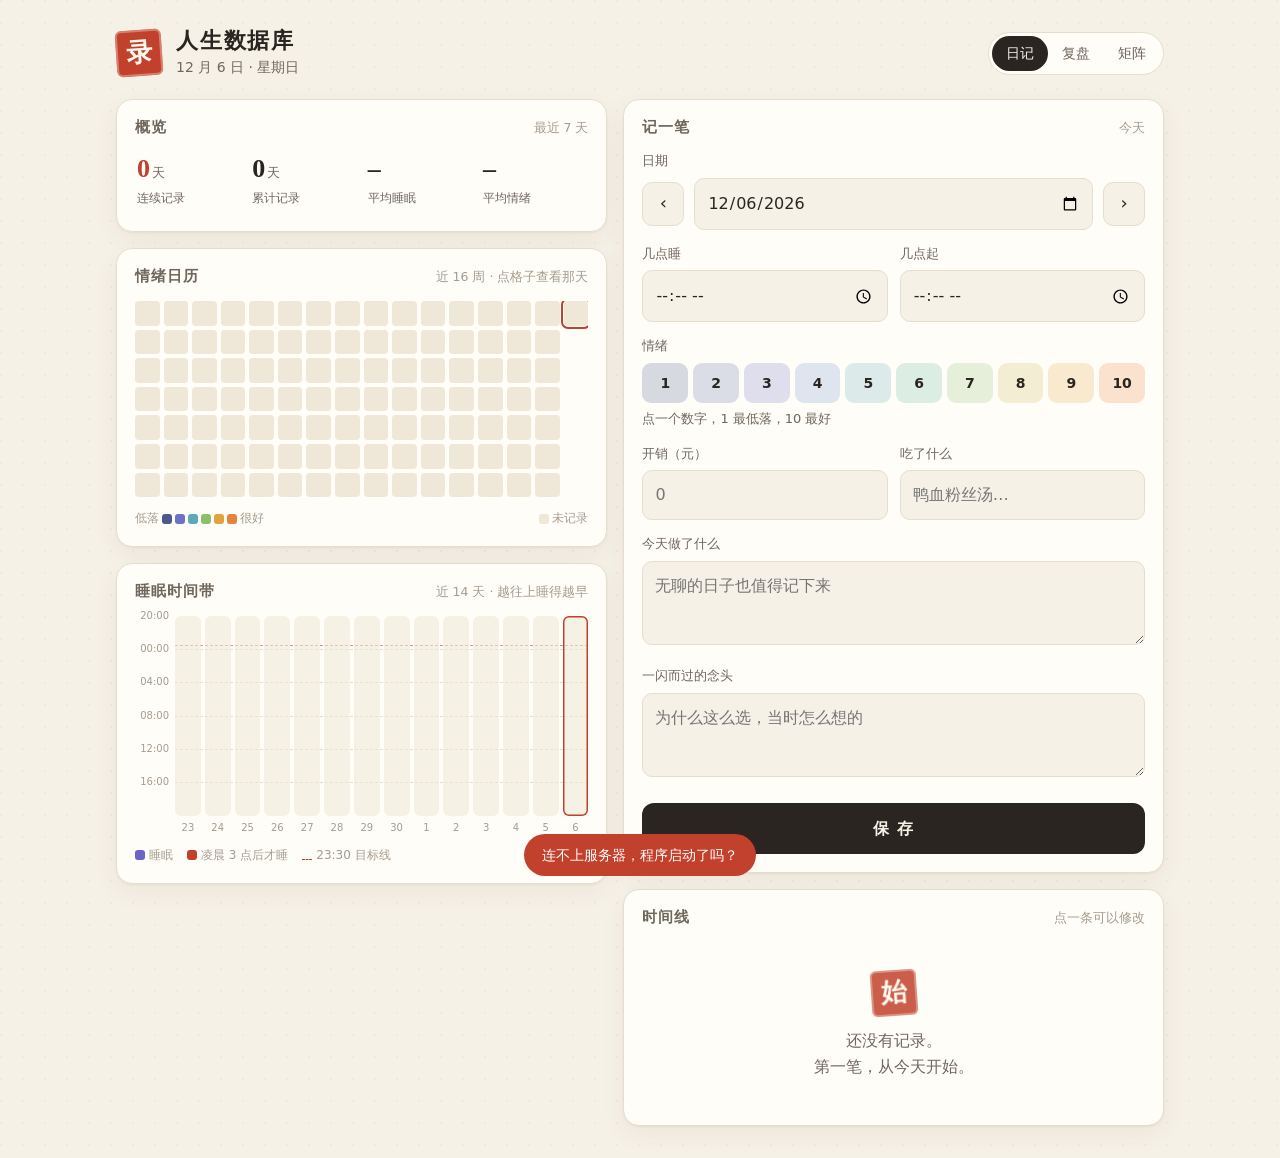
==== commit dbfbceca: "新增每周复盘页：一句话总结、和上周对比、七个夜晚、情绪走势、开销、自动发现、一键复制给 AI；附 Gemini 设计提示词 Co-Authored-By: Claude Opus 5.5 <norep" ====
--- a/src/main/resources/static/index.html
+++ b/src/main/resources/static/index.html
@@ -124,6 +124,7 @@
     </div>
     <nav class="nav" aria-label="页面">
       <a href="/" aria-current="page">日记</a>
+      <a href="/review.html">复盘</a>
       <a href="/matrix.html">矩阵</a>
     </nav>
   </header>
